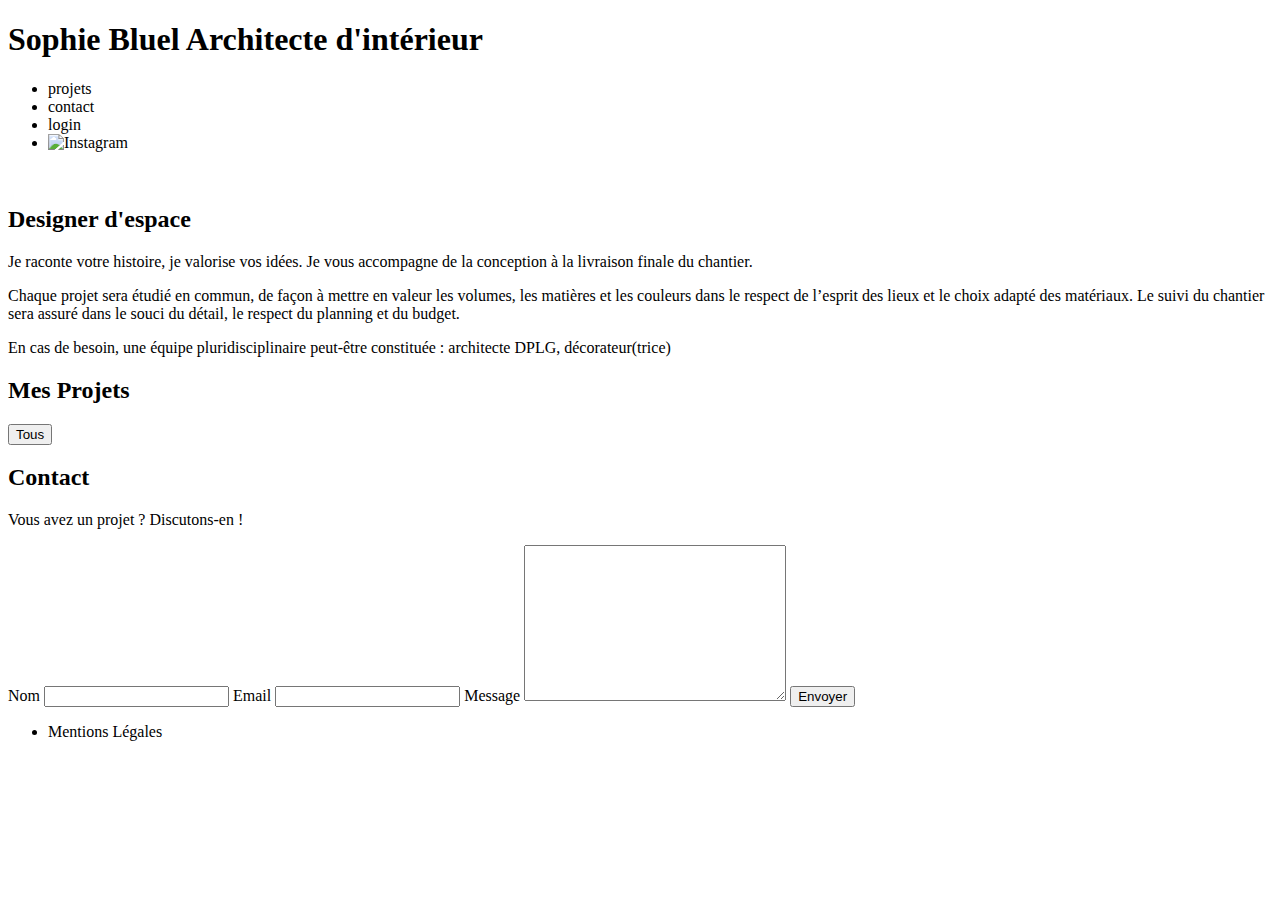
==== FrontEnd/index.html @ e5ab8016 "ajout dynamique et automatique des filtres" ====
<!DOCTYPE html>
<html lang="fr">
<head>
	<meta charset="UTF-8">
	<title>Sophie Bluel - Architecte d'intérieur</title>
	<meta name="viewport" content="width=device-width, initial-scale=1.0">
	<link rel="preconnect" href="https://fonts.googleapis.com">
	<link rel="preconnect" href="https://fonts.gstatic.com" crossorigin>
	<link href="https://fonts.googleapis.com/css2?family=Syne:wght@700;800&family=Work+Sans&display=swap" rel="stylesheet">
	<meta name="description" content="">
	<link rel="stylesheet" href="./assets/style.css">
	<script src="./app.mjs" type ="module"></script>
</head>
<body>
<header>
	<h1>Sophie Bluel <span>Architecte d'intérieur</span></h1>
	<nav>
		<ul>
			<li>projets</li>
			<li>contact</li>
			<li>login</li>
			<li><img src="./assets/icons/instagram.png" alt="Instagram"></li>
		</ul>
	</nav>
</header>
<main>
	<section id="introduction">
		<figure>
			<img src="./assets/images/sophie-bluel.png" alt="">
		</figure>
		<article>
			<h2>Designer d'espace</h2>
			<p>Je raconte votre histoire, je valorise vos idées. Je vous accompagne de la conception à la livraison finale du chantier.</p>
			<p>Chaque projet sera étudié en commun, de façon à mettre en valeur les volumes, les matières et les couleurs dans le respect de l’esprit des lieux et le choix adapté des matériaux. Le suivi du chantier sera assuré dans le souci du détail, le respect du planning et du budget.</p>
			<p>En cas de besoin, une équipe pluridisciplinaire peut-être constituée : architecte DPLG, décorateur(trice)</p>
		</article>
	</section>
	<section id="portfolio">
		<h2>Mes Projets</h2>
		<div class="filters">
			<button id="all">Tous</button>
			<!-- <button id="objects">Objets</button>
			<button id="apt">Appartements</button>
			<button id="hotels">Hotels & restaurants</button> -->
		</div>
		<div class="gallery">
		</div>
	</section>
	<section id="contact">
		<h2>Contact</h2>
		<p>Vous avez un projet ? Discutons-en !</p>
		<form action="#" method="post">
			<label for="name">Nom</label>
			<input type="text" name="name" id="name">
			<label for="email">Email</label>
			<input type="email" name="email" id="email">
			<label for="message">Message</label>
			<textarea name="message" id="message" cols="30" rows="10"></textarea>
			<input type="submit" value="Envoyer">
		</form>
	</section>
</main>

<footer>
	<nav>
		<ul>
			<li>Mentions Légales</li>
		</ul>
	</nav>
</footer>
</body>
</html>
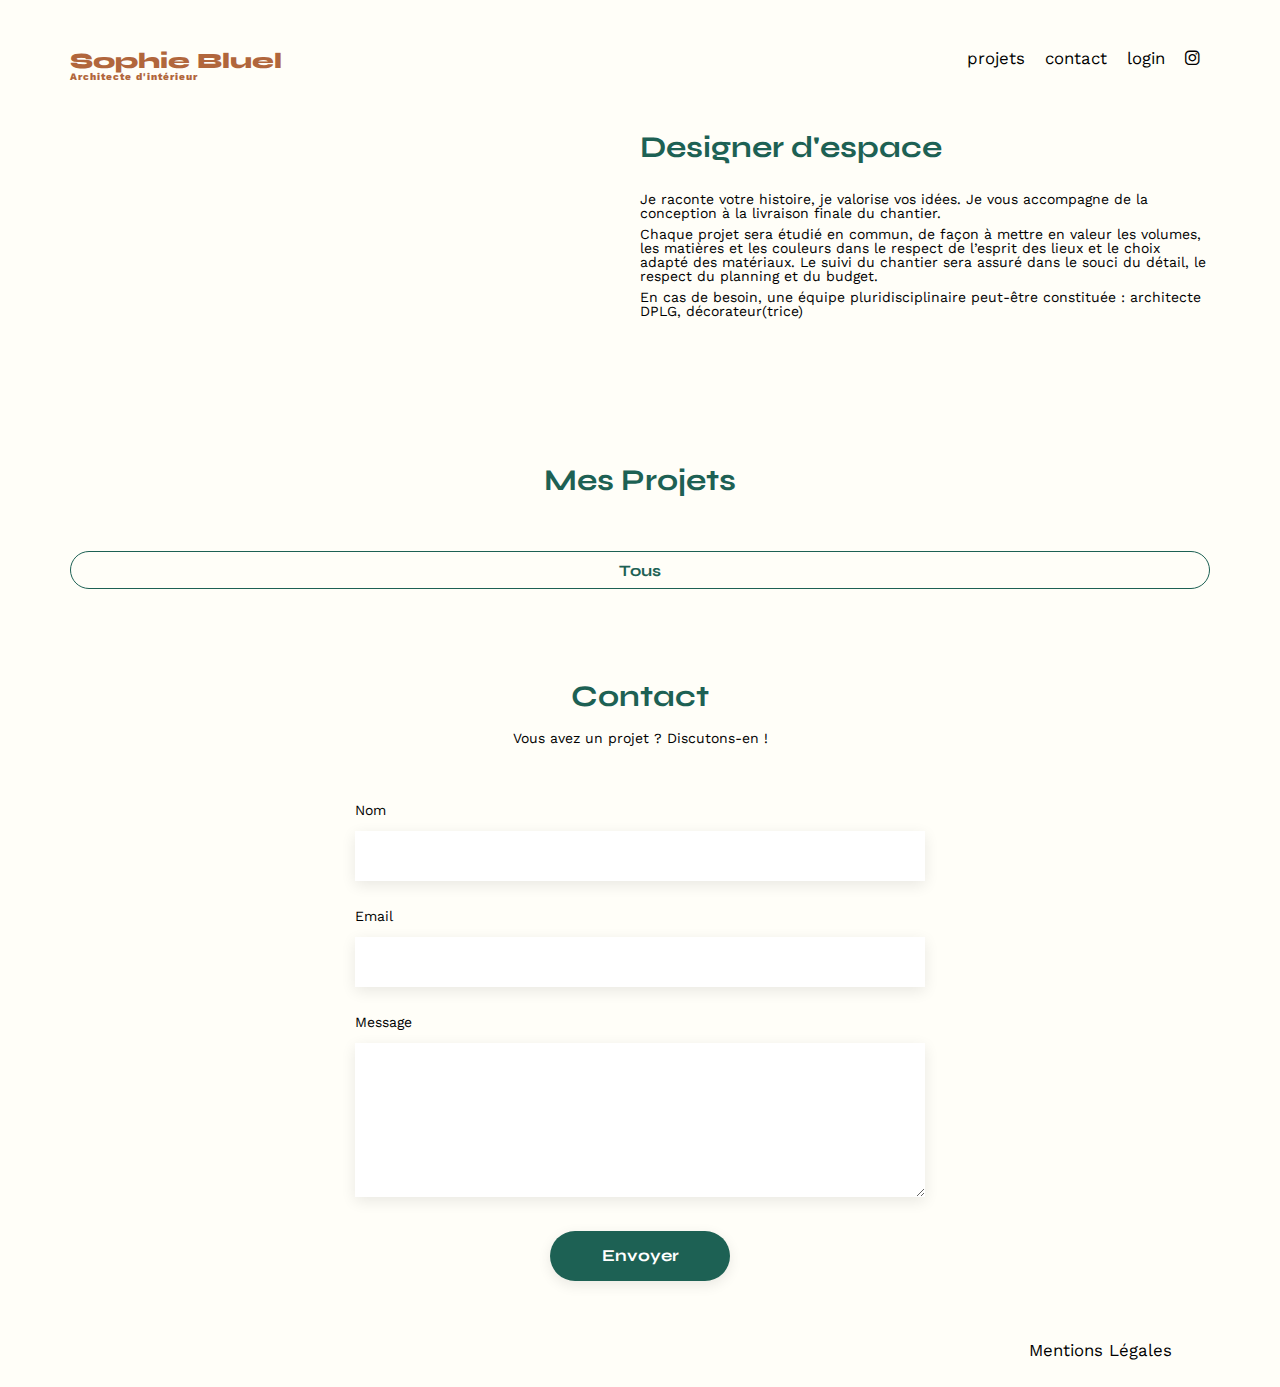
==== commit 3957a3fa: "suppression des projets fonctionnel + début de l'ajout" ====
--- a/FrontEnd/index.html
+++ b/FrontEnd/index.html
@@ -1,72 +1,103 @@
 <!DOCTYPE html>
 <html lang="fr">
+
 <head>
 	<meta charset="UTF-8">
 	<title>Sophie Bluel - Architecte d'intérieur</title>
 	<meta name="viewport" content="width=device-width, initial-scale=1.0">
 	<link rel="preconnect" href="https://fonts.googleapis.com">
 	<link rel="preconnect" href="https://fonts.gstatic.com" crossorigin>
-	<link href="https://fonts.googleapis.com/css2?family=Syne:wght@700;800&family=Work+Sans&display=swap" rel="stylesheet">
+	<link href="https://fonts.googleapis.com/css2?family=Syne:wght@700;800&family=Work+Sans&display=swap"
+		rel="stylesheet">
+	<link rel="stylesheet" href="https://cdnjs.cloudflare.com/ajax/libs/font-awesome/6.4.2/css/all.min.css">
 	<meta name="description" content="">
 	<link rel="stylesheet" href="./assets/style.css">
-	<script src="./app.mjs" type ="module"></script>
+	<script src="./app.mjs" type="module" defer></script>
 </head>
+
 <body>
-<header>
-	<h1>Sophie Bluel <span>Architecte d'intérieur</span></h1>
-	<nav>
-		<ul>
-			<li>projets</li>
-			<li>contact</li>
-			<li>login</li>
-			<li><img src="./assets/icons/instagram.png" alt="Instagram"></li>
-		</ul>
-	</nav>
-</header>
-<main>
-	<section id="introduction">
-		<figure>
-			<img src="./assets/images/sophie-bluel.png" alt="">
-		</figure>
-		<article>
-			<h2>Designer d'espace</h2>
-			<p>Je raconte votre histoire, je valorise vos idées. Je vous accompagne de la conception à la livraison finale du chantier.</p>
-			<p>Chaque projet sera étudié en commun, de façon à mettre en valeur les volumes, les matières et les couleurs dans le respect de l’esprit des lieux et le choix adapté des matériaux. Le suivi du chantier sera assuré dans le souci du détail, le respect du planning et du budget.</p>
-			<p>En cas de besoin, une équipe pluridisciplinaire peut-être constituée : architecte DPLG, décorateur(trice)</p>
-		</article>
-	</section>
-	<section id="portfolio">
-		<h2>Mes Projets</h2>
-		<div class="filters">
-			<button id="all">Tous</button>
-			<!-- <button id="objects">Objets</button>
-			<button id="apt">Appartements</button>
-			<button id="hotels">Hotels & restaurants</button> -->
+	<header>
+		<!-- <div id="black-header"></div> -->
+		<div id="header">
+			<h1>Sophie Bluel <span>Architecte d'intérieur</span></h1>
+			<nav>
+				<ul>
+					<li>projets</li>
+					<li>contact</li>
+					<li><a href="./login.html">login</a></li>
+					<li><i class="fa-brands fa-instagram"></i></li>
+				</ul>
+			</nav>
 		</div>
-		<div class="gallery">
-		</div>
-	</section>
-	<section id="contact">
-		<h2>Contact</h2>
-		<p>Vous avez un projet ? Discutons-en !</p>
-		<form action="#" method="post">
-			<label for="name">Nom</label>
-			<input type="text" name="name" id="name">
-			<label for="email">Email</label>
-			<input type="email" name="email" id="email">
-			<label for="message">Message</label>
-			<textarea name="message" id="message" cols="30" rows="10"></textarea>
-			<input type="submit" value="Envoyer">
-		</form>
-	</section>
-</main>
+	</header>
+	<main>
+		<section id="introduction">
+			<figure>
+				<img src="./assets/images/sophie-bluel.png" alt="">
+			</figure>
+			<article>
+				<h2>Designer d'espace</h2>
+				<p>Je raconte votre histoire, je valorise vos idées. Je vous accompagne de la conception à la livraison
+					finale du chantier.</p>
+				<p>Chaque projet sera étudié en commun, de façon à mettre en valeur les volumes, les matières et les
+					couleurs dans le respect de l’esprit des lieux et le choix adapté des matériaux. Le suivi du
+					chantier sera assuré dans le souci du détail, le respect du planning et du budget.</p>
+				<p>En cas de besoin, une équipe pluridisciplinaire peut-être constituée : architecte DPLG,
+					décorateur(trice)</p>
+			</article>
+		</section>
+		<section id="portfolio">
+			<div class="title">
+				<h2>Mes Projets</h2>
+			</div>
+			<!-- Modale cachée, gérée via JS -->
+			<aside class="modal" id="modal1" aria-hidden="true" role="dialog" style="display:none">
+				<div class='modal-wrapper' id="wrapper1">
+					<div class="hide-modal">
+						<div id="close"><i class="fa-solid fa-xmark"></i></div>
+					</div>
+					<h3>Galerie photo</h3>
+					<div class="modal-gallery"></div>
+					<button class="button" id="add-picture">Ajouter une photo</button>
+				</div>
+				<div class="modal-wrapper" id="wrapper2" style="display:none">
+					<div class="hide-modal">
+						<div id="back"><i class="fa-solid fa-arrow-left"></i></div>
+						<div id="close"><i class="fa-solid fa-xmark"></i></div>
+					</div>
+					<h3>Ajout photo</h3>
+					<div class="input-form"></div>
+					<input type="submit" value="Valider">
+				</div>
+			</aside>
+			<div class="filters">
+				<button id="all">Tous</button>
+			</div>
+			<div class="gallery">
+			</div>
+		</section>
+		<section id="contact">
+			<h2>Contact</h2>
+			<p>Vous avez un projet ? Discutons-en !</p>
+			<form action="#" method="post">
+				<label for="name">Nom</label>
+				<input type="text" name="name" id="name">
+				<label for="email">Email</label>
+				<input type="email" name="email" id="email">
+				<label for="message">Message</label>
+				<textarea name="message" id="message" cols="30" rows="10"></textarea>
+				<input type="submit" value="Envoyer">
+			</form>
+		</section>
+	</main>
 
-<footer>
-	<nav>
-		<ul>
-			<li>Mentions Légales</li>
-		</ul>
-	</nav>
-</footer>
+	<footer>
+		<nav>
+			<ul>
+				<li>Mentions Légales</li>
+			</ul>
+		</nav>
+	</footer>
 </body>
-</html>
+
+</html>--- a/FrontEnd/assets/style.css
+++ b/FrontEnd/assets/style.css
@@ -0,0 +1,333 @@
+/* http://meyerweb.com/eric/tools/css/reset/
+   v2.0 | 20110126
+   License: none (public domain)
+*/
+
+html, body, div, span, applet, object, iframe,
+h1, h2, h3, h4, h5, h6, p, blockquote, pre,
+a, abbr, acronym, address, big, cite, code,
+del, dfn, em, img, ins, kbd, q, s, samp,
+small, strike, strong, sub, sup, tt, var,
+b, u, i, center,
+dl, dt, dd, ol, ul, li,
+fieldset, form, label, legend,
+table, caption, tbody, tfoot, thead, tr, th, td,
+article, aside, canvas, details, embed,
+figure, figcaption, footer, header, hgroup,
+menu, nav, output, ruby, section, summary,
+time, mark, audio, video {
+	margin: 0;
+	padding: 0;
+	border: 0;
+	font-size: 100%;
+	font: inherit;
+	vertical-align: baseline;
+}
+*{
+	box-sizing: border-box;
+}
+/* HTML5 display-role reset for older browsers */
+article, aside, details, figcaption, figure,
+footer, header, hgroup, menu, nav, section {
+	display: block;
+}
+body {
+	line-height: 1;
+	background-color: #fffef8;
+}
+ol, ul {
+	list-style: none;
+}
+blockquote, q {
+	quotes: none;
+}
+blockquote:before, blockquote:after,
+q:before, q:after {
+	content: '';
+	content: none;
+}
+table {
+	border-collapse: collapse;
+	border-spacing: 0;
+}
+/** end reset css**/
+body {
+	max-width: 1140px;
+	margin:auto;
+	font-family: 'Work Sans' ;
+	font-size: 14px;
+}
+
+a {
+	color:initial;
+	text-decoration: none;
+}
+
+#black-header{
+	background-color: black;
+	height: 50px;
+	align-content: center;
+	width: 100%;
+}
+
+#black-header p{
+	color:white;
+	text-align: center;
+}
+
+#header {
+	display: flex;
+	justify-content: space-between;
+	margin: 50px 0
+}
+section {
+	margin: 50px 0
+}
+
+h1{
+	display: flex;
+	flex-direction: column;
+	font-family: 'Syne';
+	font-size: 22px;
+	font-weight: 800;
+	color: #B1663C
+}
+
+h1 > span {
+	font-family: 'Work Sans';
+	font-size:10px;
+	letter-spacing: 0.1em;
+;
+}
+
+h2, button{
+	font-family: 'Syne';
+	font-weight: 700;
+	font-size: 30px;
+	color: #1D6154
+}
+nav ul {
+	display: flex;
+	align-items: center;
+	list-style-type: none;
+
+}
+nav li {
+	padding: 0 10px;
+	font-size: 1.2em;
+}
+
+li:hover, li a:hover {
+	color: #B1663C;
+	cursor: pointer;
+}
+
+#introduction {
+	display: flex;
+	align-items: center;
+}
+#introduction figure {
+	flex: 1
+}
+#introduction img {
+	display: block;
+	margin: auto;
+	width: 80%;
+}
+#introduction article {
+	flex: 1
+}
+#introduction h2 {
+	margin-bottom: 1em;
+}
+#introduction p {
+	margin-bottom: 0.5em;
+}
+
+.title{
+	display: flex;
+	justify-content: center;
+	gap : 2em;
+	align-items: center;
+	margin-bottom: 4em;
+	margin-top: 10em;
+}
+
+.title h2 {
+	text-align: center;
+	align-content: center;
+}
+
+#modify:hover{
+	cursor:pointer;
+}
+
+body.modal-open {
+    overflow:hidden;
+}
+
+#modal1{
+	position: fixed;
+	overflow: auto;
+	top: 0;
+	left: 0;
+	width: 100%;
+	height: 100%;
+	background: rgba(0, 0, 0, 0.30);
+	justify-content: center;
+	align-items: center;
+}
+
+.modal-wrapper{
+	overflow: auto;
+	min-width: 680px;
+	max-width: calc(100vw - 20px);
+	max-height: calc(100vh - 20px);
+	background-color: white;
+	padding:25px 35px 25px 35px;
+	border-radius: 10px;
+	display: flex;
+	flex-direction: column;
+	align-items: center;
+}
+
+.modal-wrapper h3{
+	font-size: 26px;
+}
+
+.hide-modal{
+	width: 100%;
+	display: flex;
+}
+
+#wrapper1 .hide-modal{
+	justify-content: flex-end;
+}
+
+#wrapper2 .hide-modal{
+	justify-content: space-between;
+}
+
+#close, #back, #add-work, .fa-trash-can{
+	cursor:pointer;
+}
+
+.modal-gallery{
+	display: grid;
+	grid-template-columns: repeat(5, 1fr);
+	width: auto;
+	height: 100%;
+	gap: 0.5em;
+	row-gap: 1em;
+	padding-bottom: 50px;
+	border-bottom : 1px solid #b3b3b3;
+	margin-top : 50px;
+}
+
+.modal-gallery div{
+	position: relative;
+}
+
+.fa-trash-can{
+	position: absolute;
+	right:5px;
+	top:5px;
+	color: white;
+	font-size : 11px;
+	background-color: black;
+	padding: 3px 4px;
+	border-radius: 2px;
+}
+
+.modal-gallery img{
+	width: 77px ;
+}
+.button {
+	border : none;
+	height: 36px;
+	font-size: 14px;
+}
+.filters{
+	justify-self: center;
+	display: flex;
+	align-items: center;
+	width: 100%;
+	gap: 10px;
+	margin-bottom: 3em;
+}
+
+.filters button{
+	border: #1D6154 solid 1px;
+	border-radius: 60px;
+	font-size: 16px;
+	height: 38px;
+	flex-grow: 1;
+	background-color: unset;
+}
+
+.filters button:hover{
+	background-color:#1D6154;
+	color:white;
+}
+
+.gallery {
+	width: 100%;
+	display: grid;
+	grid-template-columns: 1fr 1fr 1fr;
+	grid-column-gap: 20px;
+	grid-row-gap: 20px;
+}
+
+.gallery img {
+	width: 100%;
+
+}
+#contact {
+	width: 50%;
+margin: auto;
+}
+#contact > * {
+	text-align: center;
+
+}
+#contact h2{
+	margin-bottom: 20px;
+}
+#contact form {
+	text-align: left;
+	margin-top:30px;
+	display: flex;
+	flex-direction: column;
+}
+
+#contact input {
+	height: 50px;
+	font-size: 1.2em;
+	border: none;
+	box-shadow: 0px 4px 14px rgba(0, 0, 0, 0.09);
+}
+#contact label {
+	margin: 2em 0 1em 0;
+}
+#contact textarea {
+	border: none;
+	box-shadow: 0px 4px 14px rgba(0, 0, 0, 0.09);
+}
+
+input[type="submit"], .button{
+	font-family: 'Syne';
+	font-weight: 700;
+	color: white;
+	background-color: #1D6154;
+	margin : 2em auto ;
+	width: 180px;
+	text-align: center;
+	border-radius: 60px ;
+}
+
+footer nav ul {
+	display: flex;
+	justify-content: flex-end;
+	margin: 2em
+}
+
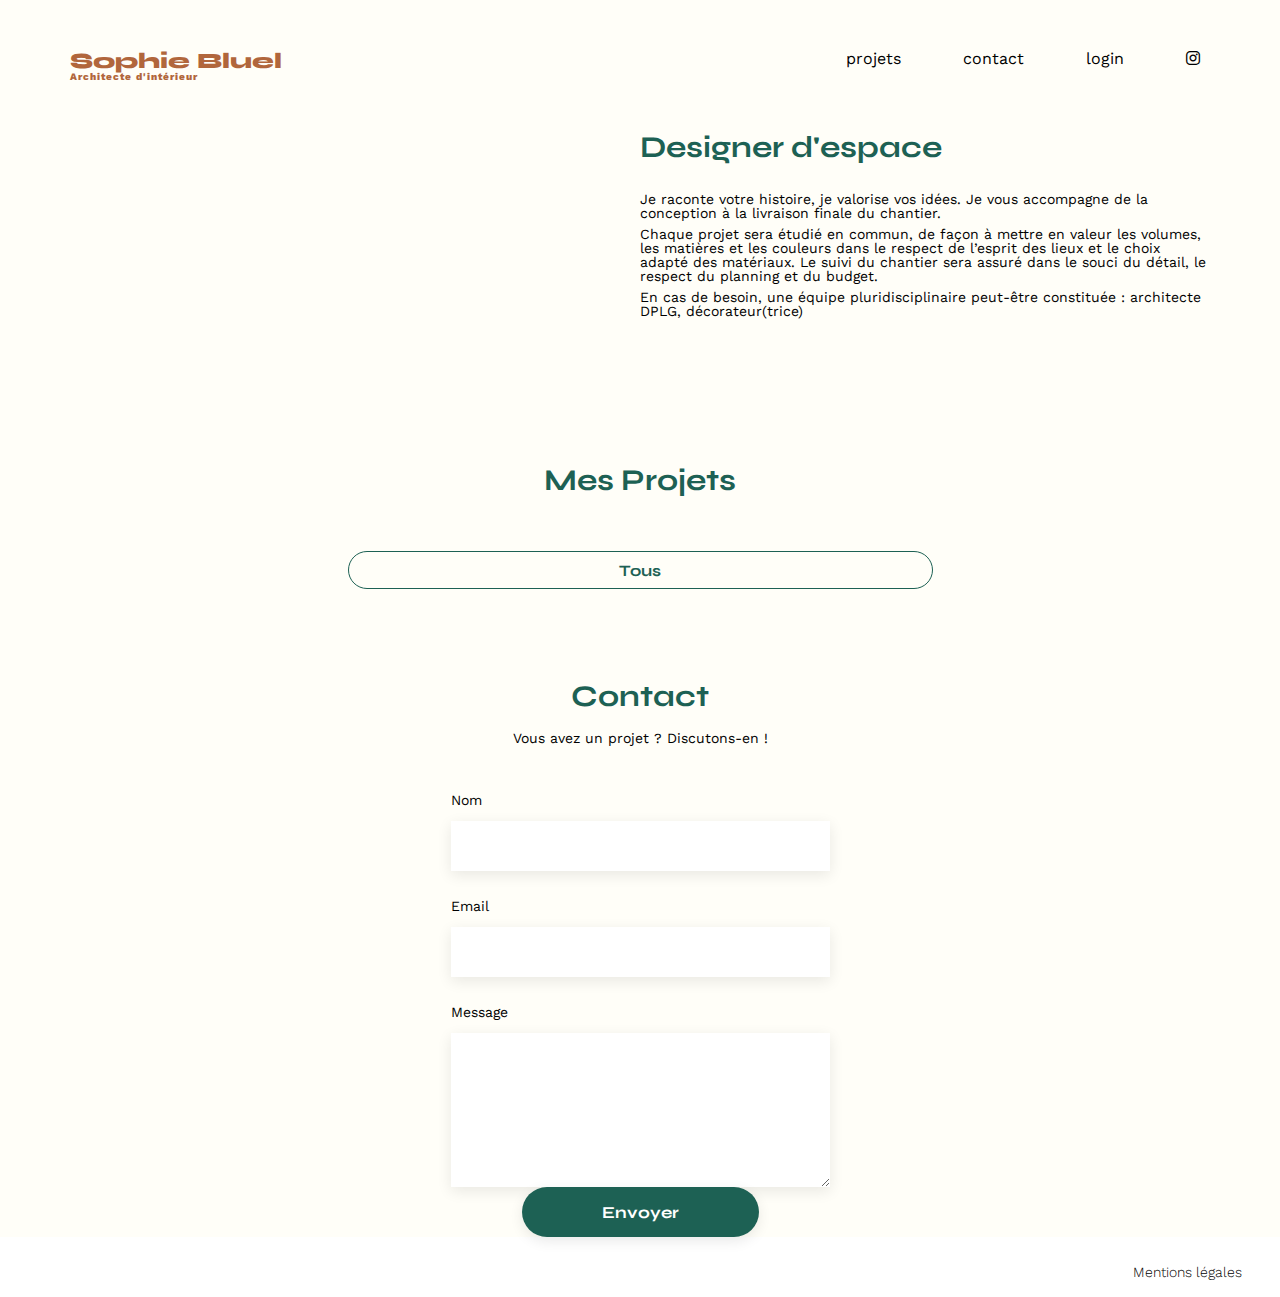
==== commit 60cf790a: "Rectifications CSS globales" ====
--- a/FrontEnd/index.html
+++ b/FrontEnd/index.html
@@ -22,9 +22,9 @@
 			<h1>Sophie Bluel <span>Architecte d'intérieur</span></h1>
 			<nav>
 				<ul>
-					<li>projets</li>
-					<li>contact</li>
-					<li><a href="./login.html">login</a></li>
+					<li><a href="#portfolio">projets</a></li>
+					<li><a href="#contact">contact</a></li>
+					<li><a href="./login.html" id="login">login</a></li>
 					<li><i class="fa-brands fa-instagram"></i></li>
 				</ul>
 			</nav>
@@ -50,26 +50,6 @@
 			<div class="title">
 				<h2>Mes Projets</h2>
 			</div>
-			<!-- Modale cachée, gérée via JS -->
-			<aside class="modal" id="modal1" aria-hidden="true" role="dialog" style="display:none">
-				<div class='modal-wrapper' id="wrapper1">
-					<div class="hide-modal">
-						<div id="close"><i class="fa-solid fa-xmark"></i></div>
-					</div>
-					<h3>Galerie photo</h3>
-					<div class="modal-gallery"></div>
-					<button class="button" id="add-picture">Ajouter une photo</button>
-				</div>
-				<div class="modal-wrapper" id="wrapper2" style="display:none">
-					<div class="hide-modal">
-						<div id="back"><i class="fa-solid fa-arrow-left"></i></div>
-						<div id="close"><i class="fa-solid fa-xmark"></i></div>
-					</div>
-					<h3>Ajout photo</h3>
-					<div class="input-form"></div>
-					<input type="submit" value="Valider">
-				</div>
-			</aside>
 			<div class="filters">
 				<button id="all">Tous</button>
 			</div>
@@ -94,7 +74,7 @@
 	<footer>
 		<nav>
 			<ul>
-				<li>Mentions Légales</li>
+				<li>Mentions légales</li>
 			</ul>
 		</nav>
 	</footer>
--- a/FrontEnd/assets/style.css
+++ b/FrontEnd/assets/style.css
@@ -3,19 +3,87 @@
    License: none (public domain)
 */
 
-html, body, div, span, applet, object, iframe,
-h1, h2, h3, h4, h5, h6, p, blockquote, pre,
-a, abbr, acronym, address, big, cite, code,
-del, dfn, em, img, ins, kbd, q, s, samp,
-small, strike, strong, sub, sup, tt, var,
-b, u, i, center,
-dl, dt, dd, ol, ul, li,
-fieldset, form, label, legend,
-table, caption, tbody, tfoot, thead, tr, th, td,
-article, aside, canvas, details, embed,
-figure, figcaption, footer, header, hgroup,
-menu, nav, output, ruby, section, summary,
-time, mark, audio, video {
+html,
+body,
+div,
+span,
+applet,
+object,
+iframe,
+h1,
+h2,
+h3,
+h4,
+h5,
+h6,
+p,
+blockquote,
+pre,
+a,
+abbr,
+acronym,
+address,
+big,
+cite,
+code,
+del,
+dfn,
+em,
+img,
+ins,
+kbd,
+q,
+s,
+samp,
+small,
+strike,
+strong,
+sub,
+sup,
+tt,
+var,
+b,
+u,
+i,
+center,
+dl,
+dt,
+dd,
+ol,
+ul,
+li,
+fieldset,
+form,
+label,
+legend,
+table,
+caption,
+tbody,
+tfoot,
+thead,
+tr,
+th,
+td,
+article,
+aside,
+canvas,
+details,
+embed,
+figure,
+figcaption,
+footer,
+header,
+hgroup,
+menu,
+nav,
+output,
+ruby,
+section,
+summary,
+time,
+mark,
+audio,
+video {
 	margin: 0;
 	padding: 0;
 	border: 0;
@@ -23,68 +91,97 @@
 	font: inherit;
 	vertical-align: baseline;
 }
-*{
+
+* {
 	box-sizing: border-box;
 }
+
 /* HTML5 display-role reset for older browsers */
-article, aside, details, figcaption, figure,
-footer, header, hgroup, menu, nav, section {
+article,
+aside,
+details,
+figcaption,
+figure,
+footer,
+header,
+hgroup,
+menu,
+nav,
+section {
 	display: block;
 }
+
 body {
 	line-height: 1;
 	background-color: #fffef8;
 }
-ol, ul {
+
+ol,
+ul {
 	list-style: none;
 }
-blockquote, q {
+
+blockquote,
+q {
 	quotes: none;
 }
-blockquote:before, blockquote:after,
-q:before, q:after {
+
+blockquote:before,
+blockquote:after,
+q:before,
+q:after {
 	content: '';
 	content: none;
 }
+
 table {
 	border-collapse: collapse;
 	border-spacing: 0;
 }
+
 /** end reset css**/
 body {
-	max-width: 1140px;
-	margin:auto;
-	font-family: 'Work Sans' ;
+	max-width: 1440px;
+	margin: auto;
+	font-family: 'Work Sans';
 	font-size: 14px;
 }
 
 a {
-	color:initial;
+	color: initial;
 	text-decoration: none;
 }
 
-#black-header{
+#black-header {
 	background-color: black;
 	height: 50px;
 	align-content: center;
 	width: 100%;
 }
 
-#black-header p{
-	color:white;
+#black-header p {
+	color: white;
 	text-align: center;
 }
 
 #header {
 	display: flex;
 	justify-content: space-between;
-	margin: 50px 0
-}
+	margin: 50px 0;
+	width: 1140px;
+	justify-self: center;
+}
+
+main {
+	justify-self: center;
+	width: 1140px;
+}
+
 section {
 	margin: 50px 0
 }
 
-h1{
+h1 {
 	display: flex;
 	flex-direction: column;
 	font-family: 'Syne';
@@ -93,32 +190,36 @@
 	color: #B1663C
 }
 
-h1 > span {
+h1>span {
 	font-family: 'Work Sans';
-	font-size:10px;
+	font-size: 10px;
 	letter-spacing: 0.1em;
-;
-}
-
-h2, button{
+	;
+}
+
+h2,
+button {
 	font-family: 'Syne';
 	font-weight: 700;
 	font-size: 30px;
 	color: #1D6154
 }
+
 nav ul {
 	display: flex;
 	align-items: center;
 	list-style-type: none;
-
-}
+	gap: 3em;
+}
+
 nav li {
 	padding: 0 10px;
-	font-size: 1.2em;
-}
-
-li:hover, li a:hover {
-	color: #B1663C;
+	font-size: 16px;
+}
+
+li:hover,
+li a:hover {
+	font-weight: 700;
 	cursor: pointer;
 }
 
@@ -126,28 +227,33 @@
 	display: flex;
 	align-items: center;
 }
+
 #introduction figure {
 	flex: 1
 }
+
 #introduction img {
 	display: block;
 	margin: auto;
 	width: 80%;
 }
+
 #introduction article {
 	flex: 1
 }
+
 #introduction h2 {
 	margin-bottom: 1em;
 }
+
 #introduction p {
 	margin-bottom: 0.5em;
 }
 
-.title{
+.title {
 	display: flex;
 	justify-content: center;
-	gap : 2em;
+	gap: 2em;
 	align-items: center;
 	margin-bottom: 4em;
 	margin-top: 10em;
@@ -158,15 +264,15 @@
 	align-content: center;
 }
 
-#modify:hover{
-	cursor:pointer;
+#modify:hover {
+	cursor: pointer;
 }
 
 body.modal-open {
-    overflow:hidden;
-}
-
-#modal1{
+	overflow: hidden;
+}
+
+#modal {
 	position: fixed;
 	overflow: auto;
 	top: 0;
@@ -178,85 +284,192 @@
 	align-items: center;
 }
 
-.modal-wrapper{
+.modal-wrapper {
 	overflow: auto;
-	min-width: 680px;
+	width: 630px;
 	max-width: calc(100vw - 20px);
+	height: 688px;
 	max-height: calc(100vh - 20px);
 	background-color: white;
-	padding:25px 35px 25px 35px;
+	padding: 25px 35px 25px 35px;
 	border-radius: 10px;
 	display: flex;
 	flex-direction: column;
 	align-items: center;
 }
 
-.modal-wrapper h3{
+.modal-wrapper h3 {
 	font-size: 26px;
 }
 
-.hide-modal{
+#wrapper1 h3 {
+	margin-bottom: 50px;
+}
+
+.hide-modal {
 	width: 100%;
 	display: flex;
 }
 
-#wrapper1 .hide-modal{
+#wrapper1 .hide-modal {
 	justify-content: flex-end;
 }
 
-#wrapper2 .hide-modal{
+#wrapper2 .hide-modal {
 	justify-content: space-between;
 }
 
-#close, #back, #add-work, .fa-trash-can{
-	cursor:pointer;
-}
-
-.modal-gallery{
+#wrapper2 .line {
+	margin-top: 2.5em;
+	margin-bottom: 1em;
+}
+
+#close1,
+#close2,
+#back,
+#add-work,
+button,
+button label,
+select,
+#img-work,
+.fa-trash-can {
+	cursor: pointer;
+}
+
+#back i,
+#close1 i,
+#close2 i {
+	font-size: 21px;
+}
+
+.modal-gallery {
 	display: grid;
 	grid-template-columns: repeat(5, 1fr);
 	width: auto;
-	height: 100%;
 	gap: 0.5em;
-	row-gap: 1em;
-	padding-bottom: 50px;
-	border-bottom : 1px solid #b3b3b3;
-	margin-top : 50px;
-}
-
-.modal-gallery div{
+	row-gap: 2em;
+}
+
+.modal-gallery div {
 	position: relative;
-}
-
-.fa-trash-can{
+	width: 100%;
+	height: 100px;
+	overflow: hidden;
+}
+
+.fa-trash-can {
 	position: absolute;
-	right:5px;
-	top:5px;
+	right: 5px;
+	top: 5px;
 	color: white;
-	font-size : 11px;
+	font-size: 11px;
 	background-color: black;
 	padding: 3px 4px;
 	border-radius: 2px;
 }
 
-.modal-gallery img{
-	width: 77px ;
-}
+.modal-gallery img {
+	width: 77px;
+	height: 100%;
+	object-fit: cover;
+	display: block;
+}
+
 .button {
-	border : none;
+	border: none;
 	height: 36px;
 	font-size: 14px;
-}
-.filters{
+	cursor: pointer;
+}
+
+.line {
+	border: #b3b3b3 1px solid;
+	margin-top: 70px;
+	margin-bottom: 50px;
+	width: 420px;
+}
+
+.button:disabled {
+	background-color: #a7a7a7;
+	cursor: default;
+}
+
+#add-file {
+	background-color: #e8f1f6;
+	width: 420px;
+	height: 169px;
+	border-radius: 3px;
+	display: flex;
+	flex-direction: column;
+	justify-content: center;
+	align-items: center;
+	gap: 1em;
+	margin-top: 3em;
+	position: relative;
+}
+
+.hidden {
+	display: none;
+}
+
+#img-work {
+	position: absolute;
+	left: auto;
+}
+
+#add-file button {
+	position: relative;
+	background-color: #CBD6DC;
+	color: #306685;
+	font-family: 'Work Sans';
+	font-size: 14px;
+	font-weight: 500;
+	border: none;
+	width: 173px;
+	height: 36px;
+	border-radius: 50px;
+}
+
+#wrapper2 form {
+	display: grid;
+	gap: 1em;
+}
+
+#wrapper2 label{
+	margin-top : 2em;
+}
+
+#img-file {
+	visibility: hidden;
+	position: absolute;
+}
+
+input,
+select {
+	height: 50px;
+	border: none;
+	box-shadow: 0px 4px 14px rgba(0, 0, 0, 0.09);
+	font-family: 'Work Sans';
+	font-size: 14px;
+	font-weight: 400;
+	color: #444444;
+}
+
+input:focus-visible,
+select:focus-visible {
+	outline: none;
+}
+
+.filters {
 	justify-self: center;
 	display: flex;
 	align-items: center;
-	width: 100%;
+	width: 585px;
 	gap: 10px;
 	margin-bottom: 3em;
 }
 
-.filters button{
+.filters button {
 	border: #1D6154 solid 1px;
 	border-radius: 60px;
 	font-size: 16px;
@@ -265,39 +478,48 @@
 	background-color: unset;
 }
 
-.filters button:hover{
-	background-color:#1D6154;
-	color:white;
+.filters button:hover,
+.filters button:focus {
+	background-color: #1D6154;
+	color: white;
 }
 
 .gallery {
+	justify-content: center;
 	width: 100%;
 	display: grid;
-	grid-template-columns: 1fr 1fr 1fr;
+	grid-template-columns: 305px 305px 305px;
 	grid-column-gap: 20px;
 	grid-row-gap: 20px;
 }
 
 .gallery img {
 	width: 100%;
-
-}
+	height: 407px;
+	object-fit: cover;
+}
+
 #contact {
 	width: 50%;
-margin: auto;
-}
-#contact > * {
+	margin: auto;
+}
+
+#contact>* {
 	text-align: center;
 
 }
-#contact h2{
+
+#contact h2 {
 	margin-bottom: 20px;
 }
+
 #contact form {
 	text-align: left;
-	margin-top:30px;
+	margin-top: 20px;
 	display: flex;
 	flex-direction: column;
+	width: 379px;
+	justify-self: center;
 }
 
 #contact input {
@@ -306,28 +528,47 @@
 	border: none;
 	box-shadow: 0px 4px 14px rgba(0, 0, 0, 0.09);
 }
+
 #contact label {
 	margin: 2em 0 1em 0;
 }
+
 #contact textarea {
 	border: none;
 	box-shadow: 0px 4px 14px rgba(0, 0, 0, 0.09);
 }
 
-input[type="submit"], .button{
+input[type="submit"],
+.button {
 	font-family: 'Syne';
 	font-weight: 700;
 	color: white;
 	background-color: #1D6154;
-	margin : 2em auto ;
-	width: 180px;
+	justify-self: center;
+	width: 237px;
 	text-align: center;
-	border-radius: 60px ;
+	border-radius: 60px;
+	align-self: center;
+	height: 36px;
+}
+
+#add-work-success {
+	justify-self: center;
+}
+
+footer {
+	height: 60px;
+	background-color: #ffffff;
+	display: flex;
+	align-content: center;
+	justify-content: flex-end;
 }
 
 footer nav ul {
-	display: flex;
-	justify-content: flex-end;
 	margin: 2em
 }
 
+footer nav ul li {
+	font-weight: 300;
+	font-size: 14px;
+}